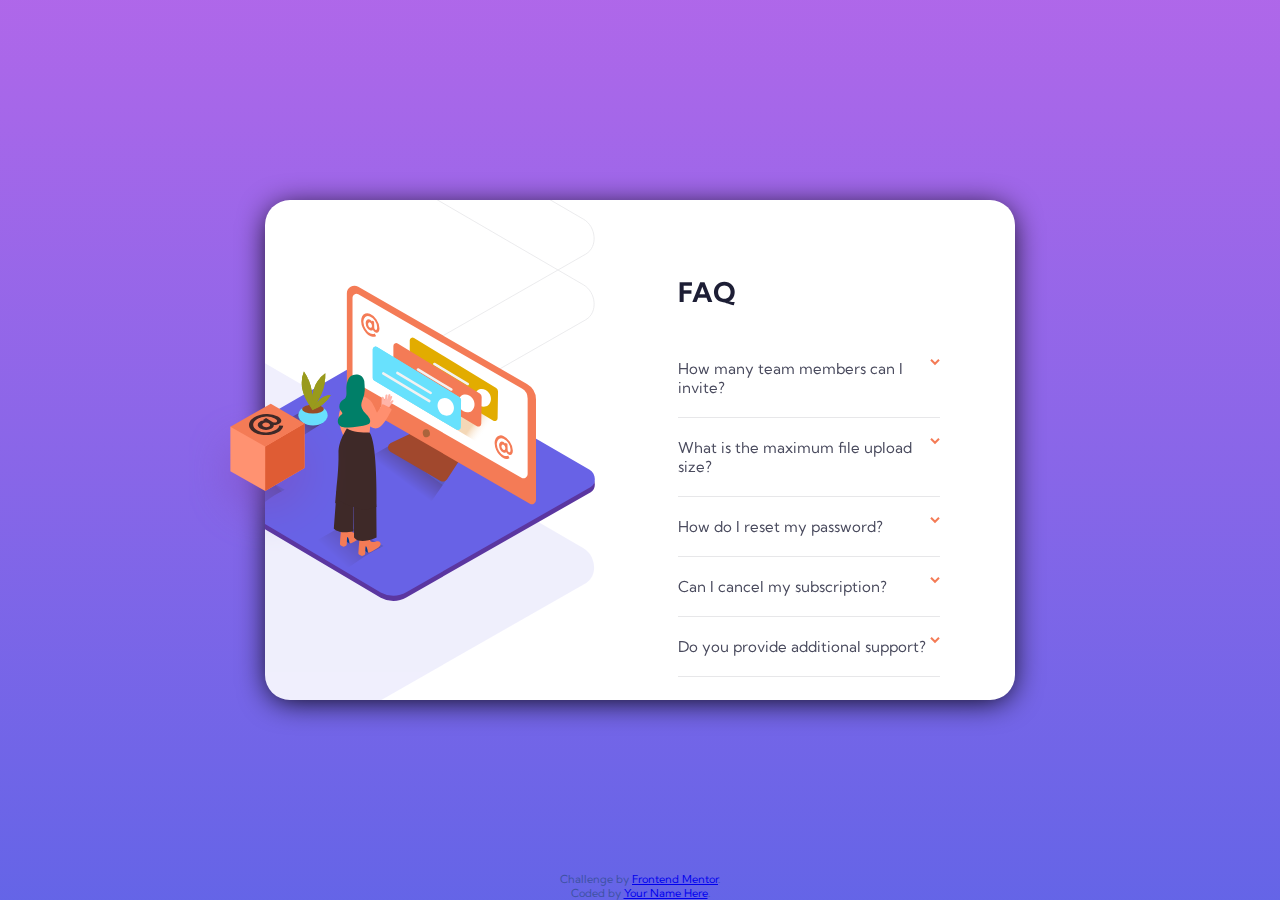
==== 6_faq_accordion_card/index.html @ bf57e83e "first commit ever" ====
<!DOCTYPE html>
<html lang="en">
    <head>
        <meta charset="UTF-8">
        <meta name="viewport" content="width=device-width, initial-scale=1.0"> <!-- displays site properly based on user's device -->
        <link href="https://fonts.googleapis.com/css2?family=Kumbh+Sans&display=swap" rel="stylesheet">
        <link rel="stylesheet" href="styles.css">
        <link rel="icon" type="image/png" sizes="32x32" href="./images/favicon-32x32.png">
        <script src="../jquery-3.5.1.js"></script>
        <script type="text/javascript" src="script.js"></script>
        
        <title>Frontend Mentor | FAQ Accordion Card</title>

    </head>
    
    
    
    
    <body>
        <div id="container">
            <div id="image_box">
                <div id="img_bg"></div>
                <div id="img_woman"></div>
            </div>
            <div id="img_orange"></div>
            
            
            
            <div id="question_box">
                <h1>FAQ</h1>
                
                <div class="question">
                    <img src="images/icon-arrow-down.svg">
                    <h3>How many team members can I invite?</h3>
                    <p class="reponse">You can invite up to 2 additional users on the Free plan. There is no limit on 
                  team members for the Premium plan.</p>
                </div>
                
                <div class="question">
                    <img src="images/icon-arrow-down.svg">
                    <h3>What is the maximum file upload size?</h3>
                    <p class="reponse">No more than 2GB. All files in your account must fit your allotted storage space.</p>
                </div>
                
                
                <div class="question">
                    <img src="images/icon-arrow-down.svg">
                    <h3>How do I reset my password?</h3>
                    <p class="reponse">Click “Forgot password” from the login page or “Change password” from your profile page.
                  A reset link will be emailed to you.</p>
                </div>
                
                <div class="question">
                    <img src="images/icon-arrow-down.svg">
                    <h3>Can I cancel my subscription?</h3>
                    <p class="reponse">Yes! Send us a message and we’ll process your request no questions asked.</p>
                </div>
                
                <div class="question">
                    <img src="images/icon-arrow-down.svg">
                    <h3>Do you provide additional support?</h3>
                    <p class="reponse">Chat and email support is available 24/7. Phone lines are open during normal business hours.</p>
                </div>
                
            </div>
            
        </div>
        
        
      <footer class="attribution">
        <p>Challenge by <a href="https://www.frontendmentor.io?ref=challenge" target="_blank">Frontend Mentor</a>. </p>
        <p>Coded by <a href="#">Your Name Here</a>.</p>
      </footer>
    </body>
</html>
---- 6_faq_accordion_card/styles.css ----
*{
    padding: 0px ;
    margin: 0px ;
    box-sizing: border-box ;
}






html{
    height: 100% ;
}

body{
    width: 100vw ;
    height: 100% ;
    background: linear-gradient(hsl(273, 75%, 66%), hsl(240, 73%, 65%)) no-repeat ;
    font-family: 'Kumbh Sans', sans-serif ;
}

#container{
    transform: translate(-50%, -50%);
    position: fixed ;
    top: 50% ;
    left: 50% ;
    width: 58% ;
    max-width: 900px ;
    min-width: 750px ;
    height: 500px ;
    
    background-color: white ;
    border-radius: 25px ;
    box-shadow: 0px 4px 30px -4px black ;
}


/* IMAGES */
#image_box{ 
    position: absolute ;
    right: 56% ;
    width: 44% ;
    height: 100% ;
    
    border-top-left-radius: 25px ;
    border-bottom-left-radius: 25px ;
    overflow: hidden ;
}
#image_box div, div#img_orange{ 
    position: absolute ;
    
    background-size: contain ;
    background-position: right ;
    background-repeat: no-repeat ;
}

div#img_bg{
    background-image: url("images/bg-pattern-desktop.svg") ;
    left: -156% ;
    top: -87% ;
    width: 256% ;
    height: 250% ;
}
div#img_woman{
    background-image: url("images/illustration-woman-online-desktop.svg") ;
    left: -26% ;
    top: 13% ;
    width: 126% ;
    height: 71% ;
}
div#img_orange{
    background-image: url("images/illustration-box-desktop.svg") ;
    transform: translateX(-48.5%) ;
    width: 21% ;
    height: 37% ;
    left: 0px ;
    top: 37% ;
    
}




/* QUESTIONS REPONSES  border: 1px solid black ; */
#question_box{
    position: absolute ;
    left: 55% ;
    top: 15% ;
    width: 35% ;
    
    display: flex ;
    justify-content: space-evenly ;
    align-content: stretch ;
    flex-direction: column ;
}
h1{
    font-size: 27px ;
    font-weight: bolder ;
    color: hsl(238, 29%, 16%) ;
    margin-bottom: 30px ;
}

.question{
    border-bottom: 1px solid hsl(240, 5%, 91%) ;
    padding: 20px 0px ;
}

h3{ 
    color: hsl(237, 12%, 33%) ;
    font-size: 15px ;
    font-weight: 400 ;
}
h3:active{
    color: hsl(14, 88%, 65%) ;
}

#question_box img{
    position: absolute ;
    right: 0% ;
    transition: transform 10ms linear ;
}
.up{
    transform: rotate(180deg) ;
}

.reponse{
    color: hsl(240, 6%, 50%) ;
    font-size: 12px ;
    display: none ;
    margin-top: 13px ;
}


footer{
    position: absolute ;
    width: 100% ;
    bottom: 0px ;
    font-size: 11px; 
    text-align: center ;
    color: hsl(228, 45%, 44%) ;
}









/* REPONSIVE */
@media only screen and (max-width: 900px) {
    #container{
        width: 85% ;
        min-width: 0px ;
        height: 75% ;
        top: 55% ;
        display: flex ;
        justify-content: center ;
        align-items: flex-end ;
        
        border-radius: 20px ;
        box-shadow: 6px 6px 20px -10px black ;
    }
    
    
    
    
    
    /* transform: translateX(-60.8%) ; */
    #image_box{ border: 2px solid green ;
        position: absolute ;
        right: 56% ;
        width: 44% ;
        height: 100% ;

        border-top-left-radius: 25px ;
        border-bottom-left-radius: 25px ;
        overflow: hidden ;
        display: none ;
    }
    #image_box div, div#img_orange{ border: 1px solid black ;
        display: block ;
        position: absolute ;

        background-size: contain ;
        background-position: right ;
        background-repeat: no-repeat ;
    }

    div#img_bg{
        background-image: url("images/bg-pattern-desktop.svg") ;
        left: auto ;
        top: auto ;
        width: 100% ;
        height: 100% ;
    }
    div#img_woman{
        background-image: url("images/illustration-woman-online-desktop.svg") ;
        left: auto ;
        top: auto ;
        width: 100% ;
        height: 100% ;
    }
    div#img_orange{display: none ;
        background-image: url("images/illustration-box-desktop.svg") ;
        transform: translateX(-48.5%) ;
        width: 21% ;
        height: 37% ;
        left: 0px ;
        top: 37% ;

    }
    
    
    
    
    
    
    #question_box{
        width: inherit;
        left: auto ;
        top: auto ;
        margin-bottom: 50px ;
    }
    
    h1{
        text-align: center ;
    }
    
}
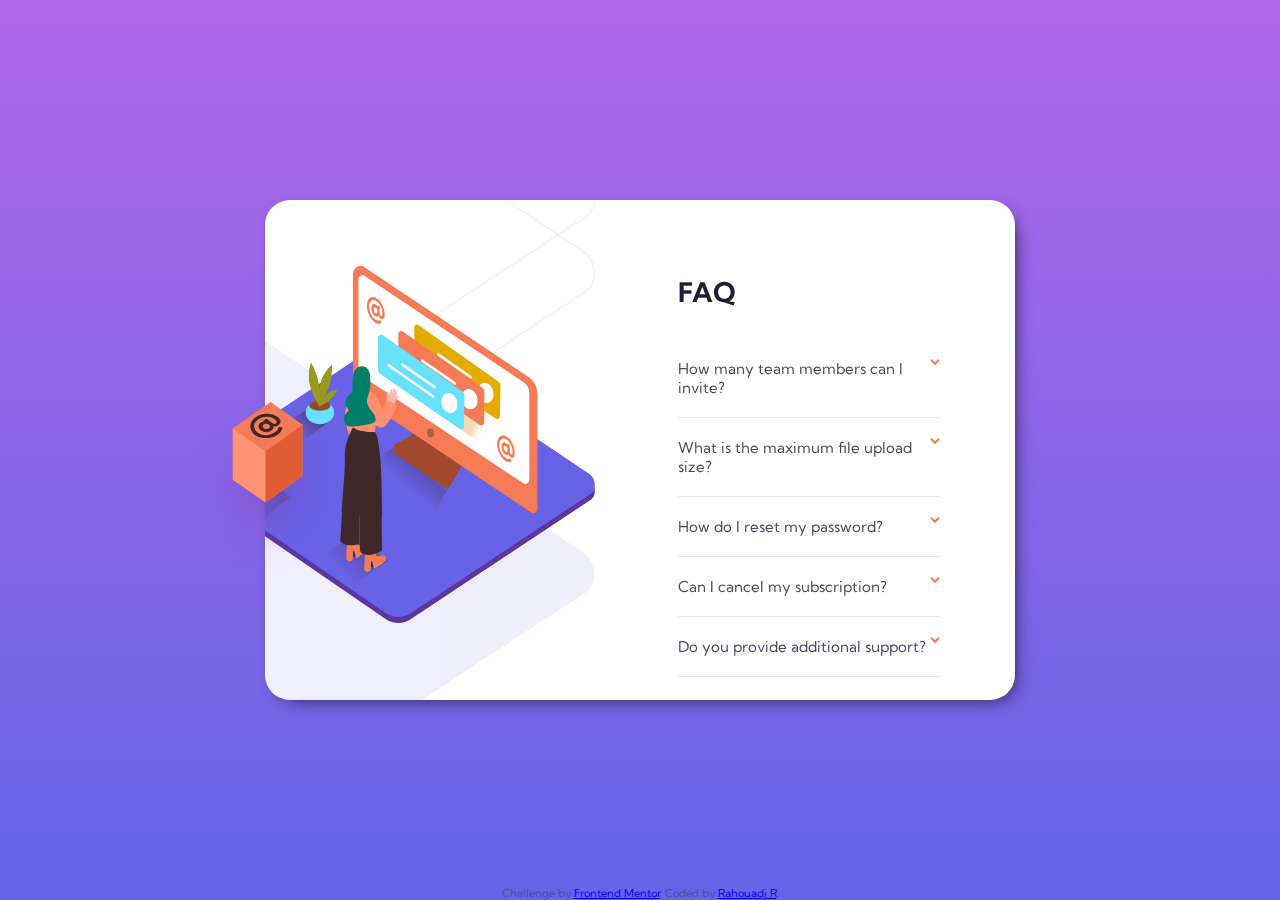
==== commit 4fe38df5: "final_commit" ====
--- a/6_faq_accordion_card/index.html
+++ b/6_faq_accordion_card/index.html
@@ -18,11 +18,20 @@
     
     <body>
         <div id="container">
-            <div id="image_box">
-                <div id="img_bg"></div>
-                <div id="img_woman"></div>
+            
+            <div id="desktop">
+                <div class="image_box">
+                    <img src="images/bg-pattern-desktop.svg" class="img_bg">
+                    <img src="images/illustration-woman-online-desktop.svg" class="img_woman">
+                </div>
+                <img src="images/illustration-box-desktop.svg" class="img_orange">
             </div>
-            <div id="img_orange"></div>
+            
+            
+            <div id="mobile">
+                <img src="images/bg-pattern-mobile.svg" class="img_bg">
+                <img src="images/illustration-woman-online-mobile.svg" class="img_woman">
+            </div>
             
             
             
@@ -68,8 +77,7 @@
         
         
       <footer class="attribution">
-        <p>Challenge by <a href="https://www.frontendmentor.io?ref=challenge" target="_blank">Frontend Mentor</a>. </p>
-        <p>Coded by <a href="#">Your Name Here</a>.</p>
+        <p>Challenge by <a href="https://www.frontendmentor.io?ref=challenge" target="_blank">Frontend Mentor</a>. Coded by <a href="https://github.com/rahouadjdotexe/faq_accordion_card" target="_blank">Rahouadj R</a>.</p>
       </footer>
     </body>
 </html>--- a/6_faq_accordion_card/styles.css
+++ b/6_faq_accordion_card/styles.css
@@ -14,8 +14,6 @@
 }
 
 body{
-    width: 100vw ;
-    height: 100% ;
     background: linear-gradient(hsl(273, 75%, 66%), hsl(240, 73%, 65%)) no-repeat ;
     font-family: 'Kumbh Sans', sans-serif ;
 }
@@ -32,57 +30,61 @@
     
     background-color: white ;
     border-radius: 25px ;
-    box-shadow: 0px 4px 30px -4px black ;
-}
+    box-shadow: 6px 6px 20px -10px black ;
+}
+
+
 
 
 /* IMAGES */
-#image_box{ 
-    position: absolute ;
-    right: 56% ;
+#mobile{
+    display: none ;
+}
+#desktop{ 
+    position: absolute ;    
     width: 44% ;
     height: 100% ;
+}
+
+#desktop img, #mobile img{ 
+    position: absolute ;
+}
+
+
+.image_box{
+    overflow: hidden ;
+    position: absolute ;
+    width: 100% ;
+    height: 100% ;
     
     border-top-left-radius: 25px ;
     border-bottom-left-radius: 25px ;
-    overflow: hidden ;
-}
-#image_box div, div#img_orange{ 
-    position: absolute ;
-    
-    background-size: contain ;
-    background-position: right ;
-    background-repeat: no-repeat ;
-}
-
-div#img_bg{
-    background-image: url("images/bg-pattern-desktop.svg") ;
-    left: -156% ;
-    top: -87% ;
+}
+#desktop .img_bg{
+    right: 0px ;
+    top: -60% ;
     width: 256% ;
-    height: 250% ;
-}
-div#img_woman{
-    background-image: url("images/illustration-woman-online-desktop.svg") ;
-    left: -26% ;
+    height: 189% ;
+}
+#desktop .img_woman{
+    right: 0px ;
     top: 13% ;
-    width: 126% ;
-    height: 71% ;
-}
-div#img_orange{
-    background-image: url("images/illustration-box-desktop.svg") ;
+    width: 123% ;
+    height: 71.5% ;
+}
+#desktop .img_orange{
     transform: translateX(-48.5%) ;
-    width: 21% ;
-    height: 37% ;
+    width: 45% ;
+    height: 35% ;
     left: 0px ;
-    top: 37% ;
-    
-}
-
-
-
-
-/* QUESTIONS REPONSES  border: 1px solid black ; */
+    top: 40% ;
+    
+}
+
+
+
+
+/* QUESTIONS REPONSES */
 #question_box{
     position: absolute ;
     left: 55% ;
@@ -111,8 +113,11 @@
     font-size: 15px ;
     font-weight: 400 ;
 }
-h3:active{
+h3.hover{
     color: hsl(14, 88%, 65%) ;
+}
+h3.clicked{
+    font-weight: 700 ;
 }
 
 #question_box img{
@@ -150,15 +155,16 @@
 
 
 /* REPONSIVE */
-@media only screen and (max-width: 900px) {
+@media only screen and (max-width: 850px) {
+    
     #container{
         width: 85% ;
-        min-width: 0px ;
-        height: 75% ;
+        min-width: 335px ;
+        height: 70% ;
+        min-height: 500px ;
         top: 55% ;
         display: flex ;
         justify-content: center ;
-        align-items: flex-end ;
         
         border-radius: 20px ;
         box-shadow: 6px 6px 20px -10px black ;
@@ -169,48 +175,29 @@
     
     
     /* transform: translateX(-60.8%) ; */
-    #image_box{ border: 2px solid green ;
-        position: absolute ;
-        right: 56% ;
-        width: 44% ;
-        height: 100% ;
-
-        border-top-left-radius: 25px ;
-        border-bottom-left-radius: 25px ;
-        overflow: hidden ;
+    #desktop{
         display: none ;
     }
-    #image_box div, div#img_orange{ border: 1px solid black ;
+    
+    #mobile{
+        position: relative ;
         display: block ;
-        position: absolute ;
-
-        background-size: contain ;
-        background-position: right ;
-        background-repeat: no-repeat ;
-    }
-
-    div#img_bg{
-        background-image: url("images/bg-pattern-desktop.svg") ;
-        left: auto ;
-        top: auto ;
+        top: -20% ;
+        left: 0px ;
+        width: 60% ;
+        height: 40% ;
+    }
+    .img_bg{
+        transform: translateX(-50%) ;
+        left: 50% ;
+        top: 53% ;
         width: 100% ;
-        height: 100% ;
-    }
-    div#img_woman{
-        background-image: url("images/illustration-woman-online-desktop.svg") ;
-        left: auto ;
-        top: auto ;
+    }
+    .img_woman{
+        transform: translate(-56.8%, -50%);
+        left: 50% ;
+        top: 50% ;
         width: 100% ;
-        height: 100% ;
-    }
-    div#img_orange{display: none ;
-        background-image: url("images/illustration-box-desktop.svg") ;
-        transform: translateX(-48.5%) ;
-        width: 21% ;
-        height: 37% ;
-        left: 0px ;
-        top: 37% ;
-
     }
     
     
@@ -221,12 +208,14 @@
     #question_box{
         width: inherit;
         left: auto ;
-        top: auto ;
-        margin-bottom: 50px ;
+        top: 25% ;
     }
     
     h1{
         text-align: center ;
     }
+    h3.hover{
+        color: hsl(237, 12%, 33%) ;
+    }
     
 }